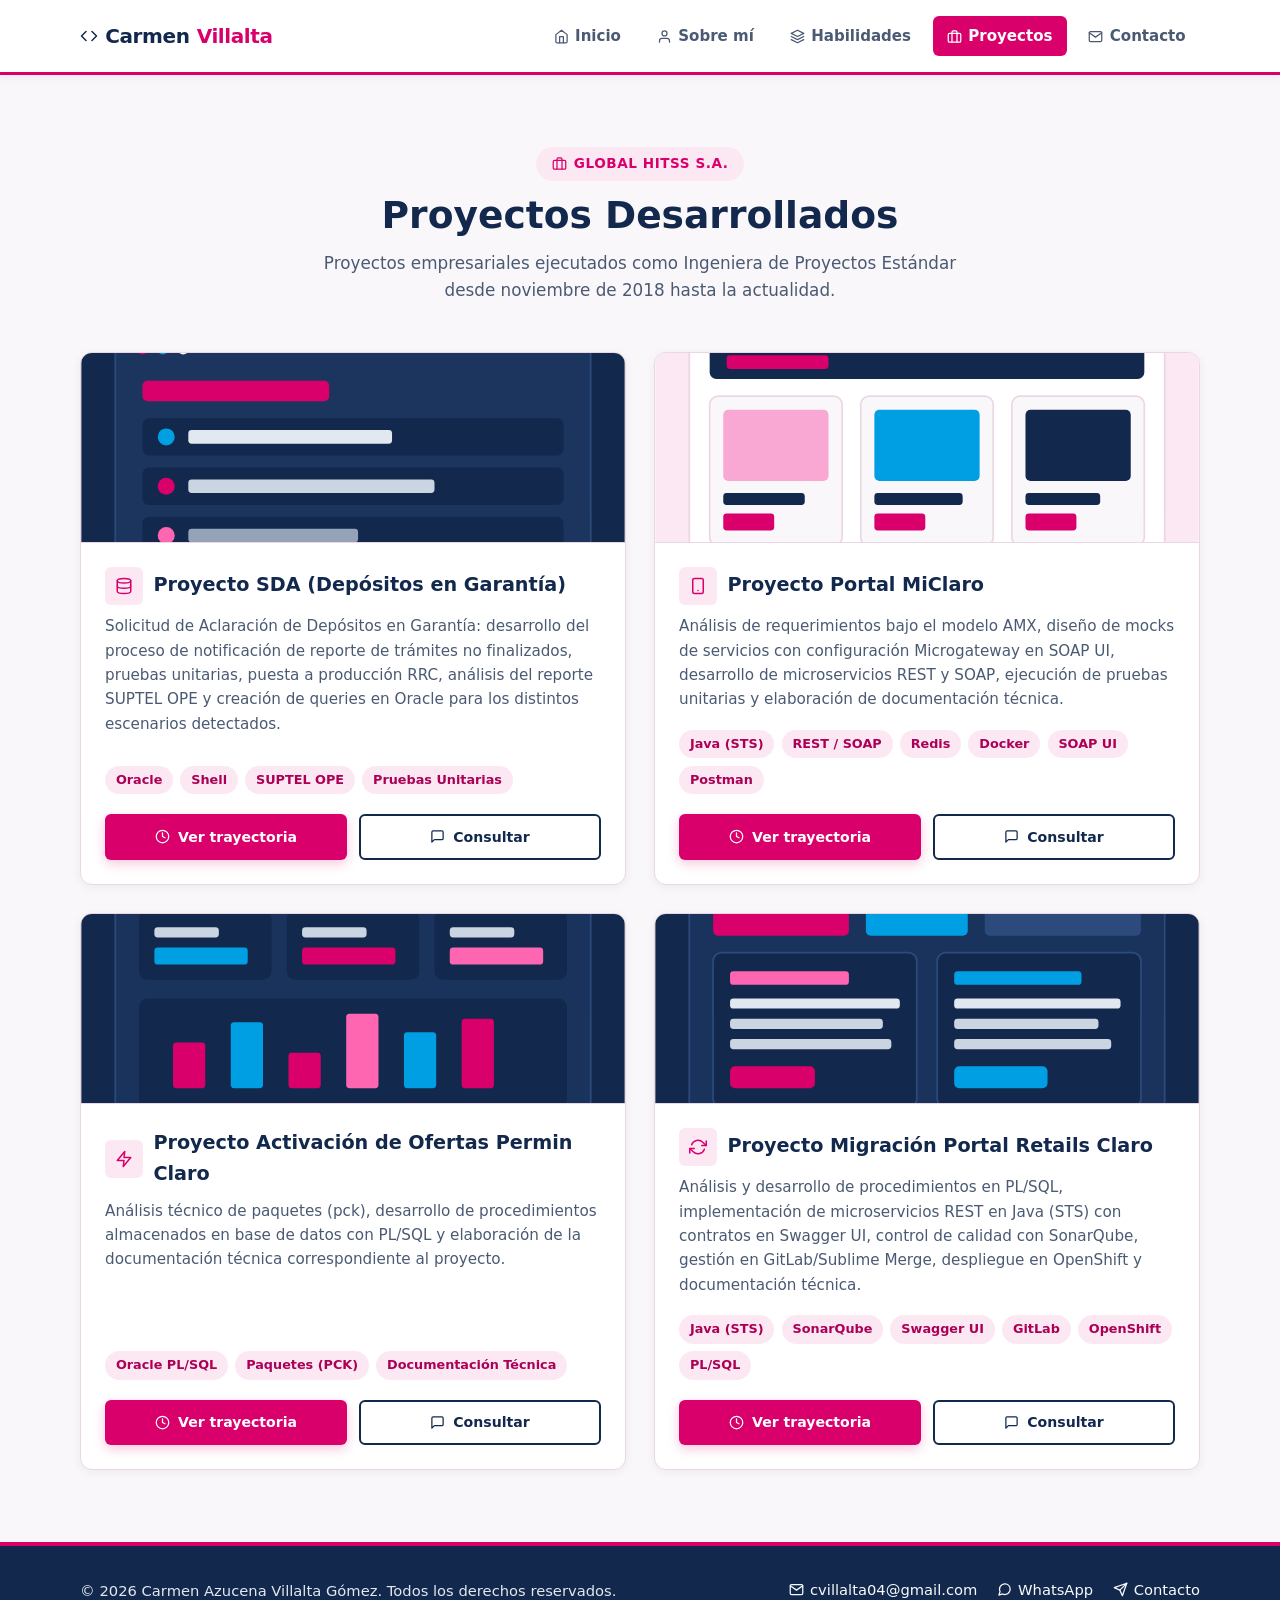
==== projects.html @ 521778e3 "Publicación de primera versión de Portafolio personal" ====
<!DOCTYPE html>
<html lang="es">
<head>
  <meta charset="UTF-8">
  <meta name="viewport" content="width=device-width, initial-scale=1.0">
  <title>Proyectos | Carmen Azucena Villalta Gómez</title>
  <!-- Hojas de estilo: global primero, páginas después -->
  <link rel="stylesheet" href="css/global.css">
  <link rel="stylesheet" href="css/pages.css">
</head>
<body>
  <!-- Encabezado compartido en las 5 páginas -->
  <header class="site-header">
    <nav class="navbar container" aria-label="Navegación principal">
      <a href="index.html" class="logo">
        <svg class="icon" viewBox="0 0 24 24" aria-hidden="true">
          <polyline points="16 18 22 12 16 6"></polyline>
          <polyline points="8 6 2 12 8 18"></polyline>
        </svg>
        Carmen<span>Villalta</span>
      </a>

      <button
        class="menu-toggle"
        id="menu-toggle"
        type="button"
        aria-label="Abrir menú de navegación"
        aria-expanded="false"
        aria-controls="nav-menu"
      >
        <span class="menu-toggle-bar"></span>
        <span class="menu-toggle-bar"></span>
        <span class="menu-toggle-bar"></span>
      </button>

      <ul class="nav-menu" id="nav-menu">
        <li>
          <a href="index.html" class="nav-link">
            <svg class="icon icon-sm" viewBox="0 0 24 24" aria-hidden="true">
              <path d="M3 9l9-7 9 7v11a2 2 0 0 1-2 2H5a2 2 0 0 1-2-2z"></path>
              <polyline points="9 22 9 12 15 12 15 22"></polyline>
            </svg>
            Inicio
          </a>
        </li>
        <li>
          <a href="about.html" class="nav-link">
            <svg class="icon icon-sm" viewBox="0 0 24 24" aria-hidden="true">
              <path d="M20 21v-2a4 4 0 0 0-4-4H8a4 4 0 0 0-4 4v2"></path>
              <circle cx="12" cy="7" r="4"></circle>
            </svg>
            Sobre mí
          </a>
        </li>
        <li>
          <a href="skills.html" class="nav-link">
            <svg class="icon icon-sm" viewBox="0 0 24 24" aria-hidden="true">
              <polygon points="12 2 2 7 12 12 22 7 12 2"></polygon>
              <polyline points="2 17 12 22 22 17"></polyline>
              <polyline points="2 12 12 17 22 12"></polyline>
            </svg>
            Habilidades
          </a>
        </li>
        <li>
          <a href="projects.html" class="nav-link">
            <svg class="icon icon-sm" viewBox="0 0 24 24" aria-hidden="true">
              <rect x="2" y="7" width="20" height="14" rx="2" ry="2"></rect>
              <path d="M16 21V5a2 2 0 0 0-2-2h-4a2 2 0 0 0-2 2v16"></path>
            </svg>
            Proyectos
          </a>
        </li>
        <li>
          <a href="contact.html" class="nav-link">
            <svg class="icon icon-sm" viewBox="0 0 24 24" aria-hidden="true">
              <path d="M4 4h16c1.1 0 2 .9 2 2v12c0 1.1-.9 2-2 2H4c-1.1 0-2-.9-2-2V6c0-1.1.9-2 2-2z"></path>
              <polyline points="22,6 12,13 2,6"></polyline>
            </svg>
            Contacto
          </a>
        </li>
      </ul>
    </nav>
  </header>

  <!-- Contenido principal exclusivo de Proyectos -->
  <main>
    <section class="section container">
      <div class="section-header">
        <span class="section-tag">
          <svg class="icon icon-sm" viewBox="0 0 24 24" aria-hidden="true">
            <rect x="2" y="7" width="20" height="14" rx="2" ry="2"></rect>
            <path d="M16 21V5a2 2 0 0 0-2-2h-4a2 2 0 0 0-2 2v16"></path>
          </svg>
          Global Hitss S.A.
        </span>
        <h1 class="section-title">Proyectos Desarrollados</h1>
        <p class="section-subtitle">
          Proyectos empresariales ejecutados como Ingeniera de Proyectos Estándar desde
          noviembre de 2018 hasta la actualidad.
        </p>
      </div>

      <div class="projects-grid">
        <!-- Proyecto 1: SDA -->
        <article class="project-card">
          <img
            src="assets/img/project-1.svg"
            alt="Representación gráfica del Proyecto SDA"
            class="project-img"
            width="640"
            height="360"
          >
          <div class="project-body">
            <h2 class="heading-with-icon">
              <span class="icon-badge" aria-hidden="true">
                <svg class="icon" viewBox="0 0 24 24">
                  <ellipse cx="12" cy="5" rx="9" ry="3"></ellipse>
                  <path d="M21 12c0 1.66-4 3-9 3s-9-1.34-9-3"></path>
                  <path d="M3 5v14c0 1.66 4 3 9 3s9-1.34 9-3V5"></path>
                </svg>
              </span>
              Proyecto SDA (Depósitos en Garantía)
            </h2>
            <p>
              Solicitud de Aclaración de Depósitos en Garantía: desarrollo del proceso de
              notificación de reporte de trámites no finalizados, pruebas unitarias, puesta
              a producción RRC, análisis del reporte SUPTEL OPE y creación de queries en
              Oracle para los distintos escenarios detectados.
            </p>
            <div class="project-tags">
              <span class="badge">Oracle</span>
              <span class="badge">Shell</span>
              <span class="badge">SUPTEL OPE</span>
              <span class="badge">Pruebas Unitarias</span>
            </div>
            <div class="project-links">
              <a href="about.html#experiencia" class="btn btn-primary">
                <svg class="icon icon-sm" viewBox="0 0 24 24" aria-hidden="true">
                  <circle cx="12" cy="12" r="10"></circle>
                  <polyline points="12 6 12 12 16 14"></polyline>
                </svg>
                Ver trayectoria
              </a>
              <a href="contact.html" class="btn btn-outline">
                <svg class="icon icon-sm" viewBox="0 0 24 24" aria-hidden="true">
                  <path d="M21 15a2 2 0 0 1-2 2H7l-4 4V5a2 2 0 0 1 2-2h14a2 2 0 0 1 2 2z"></path>
                </svg>
                Consultar
              </a>
            </div>
          </div>
        </article>

        <!-- Proyecto 2: PORTAL MICLARO -->
        <article class="project-card">
          <img
            src="assets/img/project-2.svg"
            alt="Representación gráfica del Proyecto Portal MiClaro"
            class="project-img"
            width="640"
            height="360"
          >
          <div class="project-body">
            <h2 class="heading-with-icon">
              <span class="icon-badge" aria-hidden="true">
                <svg class="icon" viewBox="0 0 24 24">
                  <rect x="5" y="2" width="14" height="20" rx="2" ry="2"></rect>
                  <line x1="12" y1="18" x2="12.01" y2="18"></line>
                </svg>
              </span>
              Proyecto Portal MiClaro
            </h2>
            <p>
              Análisis de requerimientos bajo el modelo AMX, diseño de mocks de servicios
              con configuración Microgateway en SOAP UI, desarrollo de microservicios REST y
              SOAP, ejecución de pruebas unitarias y elaboración de documentación técnica.
            </p>
            <div class="project-tags">
              <span class="badge">Java (STS)</span>
              <span class="badge">REST / SOAP</span>
              <span class="badge">Redis</span>
              <span class="badge">Docker</span>
              <span class="badge">SOAP UI</span>
              <span class="badge">Postman</span>
            </div>
            <div class="project-links">
              <a href="about.html#experiencia" class="btn btn-primary">
                <svg class="icon icon-sm" viewBox="0 0 24 24" aria-hidden="true">
                  <circle cx="12" cy="12" r="10"></circle>
                  <polyline points="12 6 12 12 16 14"></polyline>
                </svg>
                Ver trayectoria
              </a>
              <a href="contact.html" class="btn btn-outline">
                <svg class="icon icon-sm" viewBox="0 0 24 24" aria-hidden="true">
                  <path d="M21 15a2 2 0 0 1-2 2H7l-4 4V5a2 2 0 0 1 2-2h14a2 2 0 0 1 2 2z"></path>
                </svg>
                Consultar
              </a>
            </div>
          </div>
        </article>

        <!-- Proyecto 3: ACTIVACIÓN DE OFERTAS PERMIN CLARO -->
        <article class="project-card">
          <img
            src="assets/img/project-3.svg"
            alt="Representación gráfica del Proyecto Activación de Ofertas Permin Claro"
            class="project-img"
            width="640"
            height="360"
          >
          <div class="project-body">
            <h2 class="heading-with-icon">
              <span class="icon-badge" aria-hidden="true">
                <svg class="icon" viewBox="0 0 24 24">
                  <polygon points="13 2 3 14 12 14 11 22 21 10 12 10 13 2"></polygon>
                </svg>
              </span>
              Proyecto Activación de Ofertas Permin Claro
            </h2>
            <p>
              Análisis técnico de paquetes (pck), desarrollo de procedimientos almacenados
              en base de datos con PL/SQL y elaboración de la documentación técnica
              correspondiente al proyecto.
            </p>
            <div class="project-tags">
              <span class="badge">Oracle PL/SQL</span>
              <span class="badge">Paquetes (PCK)</span>
              <span class="badge">Documentación Técnica</span>
            </div>
            <div class="project-links">
              <a href="about.html#experiencia" class="btn btn-primary">
                <svg class="icon icon-sm" viewBox="0 0 24 24" aria-hidden="true">
                  <circle cx="12" cy="12" r="10"></circle>
                  <polyline points="12 6 12 12 16 14"></polyline>
                </svg>
                Ver trayectoria
              </a>
              <a href="contact.html" class="btn btn-outline">
                <svg class="icon icon-sm" viewBox="0 0 24 24" aria-hidden="true">
                  <path d="M21 15a2 2 0 0 1-2 2H7l-4 4V5a2 2 0 0 1 2-2h14a2 2 0 0 1 2 2z"></path>
                </svg>
                Consultar
              </a>
            </div>
          </div>
        </article>

        <!-- Proyecto 4: MIGRACIÓN PORTAL RETAILS CLARO -->
        <article class="project-card">
          <img
            src="assets/img/project-4.svg"
            alt="Representación gráfica del Proyecto Migración Portal Retails Claro"
            class="project-img"
            width="640"
            height="360"
          >
          <div class="project-body">
            <h2 class="heading-with-icon">
              <span class="icon-badge" aria-hidden="true">
                <svg class="icon" viewBox="0 0 24 24">
                  <polyline points="23 4 23 10 17 10"></polyline>
                  <polyline points="1 20 1 14 7 14"></polyline>
                  <path d="M3.51 9a9 9 0 0 1 14.85-3.36L23 10M1 14l4.64 4.36A9 9 0 0 0 20.49 15"></path>
                </svg>
              </span>
              Proyecto Migración Portal Retails Claro
            </h2>
            <p>
              Análisis y desarrollo de procedimientos en PL/SQL, implementación de
              microservicios REST en Java (STS) con contratos en Swagger UI, control de
              calidad con SonarQube, gestión en GitLab/Sublime Merge, despliegue en
              OpenShift y documentación técnica.
            </p>
            <div class="project-tags">
              <span class="badge">Java (STS)</span>
              <span class="badge">SonarQube</span>
              <span class="badge">Swagger UI</span>
              <span class="badge">GitLab</span>
              <span class="badge">OpenShift</span>
              <span class="badge">PL/SQL</span>
            </div>
            <div class="project-links">
              <a href="about.html#experiencia" class="btn btn-primary">
                <svg class="icon icon-sm" viewBox="0 0 24 24" aria-hidden="true">
                  <circle cx="12" cy="12" r="10"></circle>
                  <polyline points="12 6 12 12 16 14"></polyline>
                </svg>
                Ver trayectoria
              </a>
              <a href="contact.html" class="btn btn-outline">
                <svg class="icon icon-sm" viewBox="0 0 24 24" aria-hidden="true">
                  <path d="M21 15a2 2 0 0 1-2 2H7l-4 4V5a2 2 0 0 1 2-2h14a2 2 0 0 1 2 2z"></path>
                </svg>
                Consultar
              </a>
            </div>
          </div>
        </article>
      </div>
    </section>
  </main>

  <!-- Pie de página compartido en las 5 páginas -->
  <footer class="site-footer">
    <div class="container footer-content">
      <p class="footer-copy">
        &copy; <span id="current-year"></span> Carmen Azucena Villalta Gómez. Todos los derechos reservados.
      </p>
      <ul class="footer-links">
        <li>
          <a href="mailto:cvillalta04@gmail.com">
            <svg class="icon icon-sm" viewBox="0 0 24 24" aria-hidden="true">
              <path d="M4 4h16c1.1 0 2 .9 2 2v12c0 1.1-.9 2-2 2H4c-1.1 0-2-.9-2-2V6c0-1.1.9-2 2-2z"></path>
              <polyline points="22,6 12,13 2,6"></polyline>
            </svg>
            cvillalta04@gmail.com
          </a>
        </li>
        <li>
          <a href="https://wa.me/593994583580" target="_blank" rel="noopener noreferrer">
            <svg class="icon icon-sm" viewBox="0 0 24 24" aria-hidden="true">
              <path d="M21 11.5a8.38 8.38 0 0 1-.9 3.8 8.5 8.5 0 0 1-7.6 4.7 8.38 8.38 0 0 1-3.8-.9L3 21l1.9-5.7a8.38 8.38 0 0 1-.9-3.8 8.5 8.5 0 0 1 4.7-7.6 8.38 8.38 0 0 1 3.8-.9h.5a8.48 8.48 0 0 1 8 8v.5z"></path>
            </svg>
            WhatsApp
          </a>
        </li>
        <li>
          <a href="contact.html">
            <svg class="icon icon-sm" viewBox="0 0 24 24" aria-hidden="true">
              <line x1="22" y1="2" x2="11" y2="13"></line>
              <polygon points="22 2 15 22 11 13 2 9 22 2"></polygon>
            </svg>
            Contacto
          </a>
        </li>
      </ul>
    </div>
  </footer>

  <!-- Script global -->
  <script src="js/main.js"></script>
</body>
</html>
---- css/global.css ----
/* ==========================================================================
   css/global.css
   Estilos globales compartidos por todas las páginas del portafolio.
   Paleta inspirada en la identidad visual de Banco de Guayaquil
   (Magenta institucional, Azul marino corporativo y Celeste de acento).
   ========================================================================== */

:root {
  /* Paleta de colores corporativa (Banco de Guayaquil) */
  --color-bg: #faf7fa;
  --color-surface: #ffffff;
  --color-surface-alt: #fce8f3;
  --color-primary: #d9006c;
  --color-primary-dark: #ab0055;
  --color-secondary: #12284c;
  --color-accent: #009fe3;
  --color-text: #12284c;
  --color-text-muted: #4b5a73;
  --color-border: #ebd7e4;
  --color-success: #15803d;
  --color-success-bg: #dcfce7;
  --color-error: #b91c1c;
  --color-error-bg: #fee2e2;

  /* Tipografía nativa del sistema */
  --font-main: "Segoe UI", system-ui, -apple-system, BlinkMacSystemFont, Roboto, sans-serif;

  /* Espaciado, bordes y sombras */
  --radius-sm: 6px;
  --radius-md: 12px;
  --radius-lg: 18px;
  --shadow-sm: 0 2px 10px rgba(18, 40, 76, 0.06);
  --shadow-md: 0 12px 28px rgba(18, 40, 76, 0.11);
  --transition: 0.25s ease;
  --max-width: 1120px;
}

/* Reinicio universal */
* {
  margin: 0;
  padding: 0;
  box-sizing: border-box;
}

html {
  scroll-behavior: smooth;
}

body {
  font-family: var(--font-main);
  background-color: var(--color-bg);
  color: var(--color-text);
  line-height: 1.6;
  min-height: 100vh;
  display: flex;
  flex-direction: column;
}

main {
  flex: 1;
}

img {
  display: block;
  max-width: 100%;
  height: auto;
}

a {
  color: inherit;
  text-decoration: none;
}

ul {
  list-style: none;
}

button,
input,
textarea {
  font-family: inherit;
  font-size: inherit;
}

/* ==========================================================================
   Clases utilitarias reutilizables e iconos SVG nativos
   ========================================================================== */

.container {
  width: 90%;
  max-width: var(--max-width);
  margin: 0 auto;
}

.section {
  padding: 4.5rem 0;
}

.section-header {
  text-align: center;
  max-width: 680px;
  margin: 0 auto 3rem;
}

.section-tag {
  display: inline-flex;
  align-items: center;
  gap: 0.45rem;
  padding: 0.38rem 0.95rem;
  border-radius: 999px;
  background-color: var(--color-surface-alt);
  color: var(--color-primary);
  font-size: 0.85rem;
  font-weight: 700;
  letter-spacing: 0.04em;
  text-transform: uppercase;
  margin-bottom: 0.75rem;
}

.section-title {
  font-size: clamp(1.75rem, 3vw, 2.35rem);
  font-weight: 800;
  color: var(--color-secondary);
  margin-bottom: 0.75rem;
  line-height: 1.2;
}

.section-subtitle {
  color: var(--color-text-muted);
  font-size: 1.05rem;
}

/* Iconos SVG inline */
.icon {
  width: 18px;
  height: 18px;
  flex-shrink: 0;
  stroke: currentColor;
  fill: none;
  stroke-width: 2;
  stroke-linecap: round;
  stroke-linejoin: round;
}

.icon-sm {
  width: 15px;
  height: 15px;
}

.icon-lg {
  width: 24px;
  height: 24px;
}

.heading-with-icon {
  display: flex;
  align-items: center;
  gap: 0.65rem;
}

.icon-badge {
  display: inline-flex;
  align-items: center;
  justify-content: center;
  width: 38px;
  height: 38px;
  border-radius: var(--radius-sm);
  background-color: var(--color-surface-alt);
  color: var(--color-primary);
  flex-shrink: 0;
}

/* Botones */
.btn {
  display: inline-flex;
  align-items: center;
  justify-content: center;
  gap: 0.5rem;
  padding: 0.78rem 1.5rem;
  border-radius: var(--radius-sm);
  font-weight: 600;
  font-size: 0.95rem;
  border: 2px solid transparent;
  cursor: pointer;
  transition: background-color var(--transition), color var(--transition),
    border-color var(--transition), transform var(--transition), box-shadow var(--transition);
}

.btn:hover {
  transform: translateY(-2px);
}

.btn:active {
  transform: translateY(0);
}

.btn-primary {
  background-color: var(--color-primary);
  color: #ffffff;
  box-shadow: 0 4px 12px rgba(217, 0, 108, 0.22);
}

.btn-primary:hover {
  background-color: var(--color-primary-dark);
}

.btn-outline {
  background-color: transparent;
  color: var(--color-secondary);
  border-color: var(--color-secondary);
}

.btn-outline:hover {
  background-color: var(--color-secondary);
  color: #ffffff;
}

/* Etiquetas de tecnologías */
.badge {
  display: inline-flex;
  align-items: center;
  gap: 0.3rem;
  padding: 0.25rem 0.68rem;
  border-radius: 999px;
  background-color: var(--color-surface-alt);
  color: var(--color-primary-dark);
  font-size: 0.8rem;
  font-weight: 600;
}

/* ==========================================================================
   Encabezado y barra de navegación
   ========================================================================== */

.site-header {
  position: sticky;
  top: 0;
  z-index: 100;
  background-color: rgba(255, 255, 255, 0.96);
  backdrop-filter: blur(8px);
  border-bottom: 3px solid var(--color-primary);
  box-shadow: var(--shadow-sm);
}

.navbar {
  display: flex;
  align-items: center;
  justify-content: space-between;
  min-height: 72px;
  gap: 1rem;
}

.logo {
  display: inline-flex;
  align-items: center;
  gap: 0.45rem;
  font-size: 1.25rem;
  font-weight: 800;
  letter-spacing: -0.02em;
  color: var(--color-secondary);
}

.logo span {
  color: var(--color-primary);
}

.nav-menu {
  display: flex;
  align-items: center;
  gap: 0.45rem;
}

.nav-link {
  display: inline-flex;
  align-items: center;
  gap: 0.4rem;
  padding: 0.5rem 0.9rem;
  border-radius: var(--radius-sm);
  font-weight: 600;
  font-size: 0.94rem;
  color: var(--color-text-muted);
  transition: color var(--transition), background-color var(--transition);
}

.nav-link:hover {
  color: var(--color-primary);
  background-color: var(--color-surface-alt);
}

/* Estado activo asignado automáticamente desde js/main.js */
.nav-link.active {
  color: #ffffff;
  background-color: var(--color-primary);
}

/* Botón hamburguesa para dispositivos móviles */
.menu-toggle {
  display: none;
  flex-direction: column;
  justify-content: center;
  gap: 5px;
  width: 42px;
  height: 42px;
  padding: 8px;
  background-color: var(--color-surface);
  border: 1px solid var(--color-border);
  border-radius: var(--radius-sm);
  cursor: pointer;
}

.menu-toggle-bar {
  display: block;
  width: 100%;
  height: 2px;
  background-color: var(--color-secondary);
  border-radius: 2px;
  transition: transform var(--transition), opacity var(--transition);
}

/* ==========================================================================
   Pie de página
   ========================================================================== */

.site-footer {
  background-color: var(--color-secondary);
  color: #e2e8f0;
  border-top: 4px solid var(--color-primary);
  padding: 2rem 0;
  margin-top: auto;
}

.footer-content {
  display: flex;
  flex-wrap: wrap;
  align-items: center;
  justify-content: space-between;
  gap: 1rem;
}

.footer-copy {
  font-size: 0.92rem;
}

.footer-links {
  display: flex;
  flex-wrap: wrap;
  align-items: center;
  gap: 1.25rem;
  font-size: 0.92rem;
}

.footer-links a {
  display: inline-flex;
  align-items: center;
  gap: 0.35rem;
  color: #f8fafc;
  transition: color var(--transition);
}

.footer-links a:hover {
  color: #ff66b2;
}

/* ==========================================================================
   Media Queries (Menú móvil para pantallas menores a 768px)
   ========================================================================== */

@media (max-width: 767px) {
  .menu-toggle {
    display: flex;
  }

  .nav-menu {
    display: none;
    position: absolute;
    top: 72px;
    left: 0;
    right: 0;
    flex-direction: column;
    align-items: stretch;
    background-color: var(--color-surface);
    border-bottom: 2px solid var(--color-primary);
    box-shadow: var(--shadow-md);
    padding: 1rem 5%;
    gap: 0.4rem;
  }

  .nav-menu.open {
    display: flex;
  }

  .nav-link {
    width: 100%;
    padding: 0.75rem 1rem;
  }

  .section {
    padding: 3rem 0;
  }

  .footer-content {
    flex-direction: column;
    text-align: center;
  }
}
---- css/pages.css ----
/* ==========================================================================
   css/pages.css
   Estilos específicos del contenido (<main>) de cada una de las 5 páginas:
   Inicio, Sobre mí, Habilidades, Proyectos y Contacto.
   ========================================================================== */

/* --------------------------------------------------------------------------
   Página 1: Inicio (index.html) - Sección Hero y Resumen
   -------------------------------------------------------------------------- */

.hero {
  display: grid;
  grid-template-columns: 1.2fr 0.8fr;
  align-items: center;
  gap: 3rem;
  padding: 4.5rem 0 3.5rem;
}

.hero-greeting {
  display: inline-flex;
  align-items: center;
  gap: 0.45rem;
  font-weight: 700;
  color: var(--color-primary);
  background-color: var(--color-surface-alt);
  padding: 0.35rem 0.85rem;
  border-radius: 999px;
  margin-bottom: 0.85rem;
  font-size: 0.92rem;
}

.hero-title {
  font-size: clamp(2rem, 4.5vw, 3.1rem);
  font-weight: 800;
  line-height: 1.15;
  margin-bottom: 1rem;
  color: var(--color-secondary);
}

.hero-role {
  display: block;
  font-size: clamp(1.15rem, 2.2vw, 1.5rem);
  font-weight: 700;
  color: var(--color-primary);
  margin-top: 0.4rem;
}

.hero-description {
  color: var(--color-text-muted);
  font-size: 1.08rem;
  margin-bottom: 2rem;
  max-width: 560px;
}

.hero-actions {
  display: flex;
  flex-wrap: wrap;
  gap: 1rem;
}

.hero-media {
  display: flex;
  justify-content: center;
}

.hero-avatar {
  width: 300px;
  height: 300px;
  object-fit: cover;
  object-position: center top;
  border-radius: 50%;
  border: 6px solid var(--color-surface);
  outline: 3px solid var(--color-primary);
  box-shadow: var(--shadow-md);
  background-color: var(--color-surface-alt);
}

.highlights-section {
  background-color: var(--color-surface);
  border-top: 1px solid var(--color-border);
}

.highlights-grid {
  display: grid;
  grid-template-columns: repeat(3, 1fr);
  gap: 1.5rem;
}

.highlight-card {
  background-color: var(--color-bg);
  border: 1px solid var(--color-border);
  border-top: 4px solid var(--color-primary);
  border-radius: var(--radius-md);
  padding: 1.85rem;
  transition: transform var(--transition), box-shadow var(--transition);
}

.highlight-card:hover {
  transform: translateY(-4px);
  box-shadow: var(--shadow-md);
}

.highlight-icon {
  display: inline-flex;
  align-items: center;
  justify-content: center;
  width: 50px;
  height: 50px;
  border-radius: var(--radius-sm);
  background-color: var(--color-surface-alt);
  color: var(--color-primary);
  margin-bottom: 1rem;
}

.highlight-card h3 {
  font-size: 1.15rem;
  margin-bottom: 0.5rem;
}

.highlight-card p {
  color: var(--color-text-muted);
  font-size: 0.96rem;
}

/* --------------------------------------------------------------------------
   Página 2: Sobre mí (about.html)
   -------------------------------------------------------------------------- */

.about-grid {
  display: grid;
  grid-template-columns: 1fr 1fr;
  gap: 2rem;
  align-items: start;
}

.about-card {
  background-color: var(--color-surface);
  border: 1px solid var(--color-border);
  border-radius: var(--radius-md);
  padding: 2rem;
  box-shadow: var(--shadow-sm);
}

.about-card h2 {
  font-size: 1.4rem;
  margin-bottom: 1rem;
  color: var(--color-text);
}

.about-card p {
  color: var(--color-text-muted);
  margin-bottom: 1rem;
}

.about-actions {
  margin-top: 1.5rem;
}

.timeline-list {
  display: flex;
  flex-direction: column;
  gap: 1.25rem;
  border-left: 2px solid var(--color-border);
  padding-left: 1.25rem;
  margin-top: 0.5rem;
}

.timeline-item {
  position: relative;
}

.timeline-item::before {
  content: "";
  position: absolute;
  left: -1.68rem;
  top: 0.35rem;
  width: 12px;
  height: 12px;
  border-radius: 50%;
  background-color: var(--color-primary);
  border: 2px solid var(--color-surface);
}

.timeline-date {
  display: inline-block;
  font-size: 0.82rem;
  font-weight: 700;
  color: var(--color-primary);
  margin-bottom: 0.2rem;
}

.timeline-item h3 {
  font-size: 1.05rem;
  margin-bottom: 0.25rem;
}

.timeline-item p {
  font-size: 0.94rem;
  color: var(--color-text-muted);
  margin-bottom: 0;
}

.about-details-list {
  display: flex;
  flex-direction: column;
  gap: 0.7rem;
  margin: 1.25rem 0 1.75rem;
  padding: 1.1rem;
  background-color: var(--color-bg);
  border: 1px solid var(--color-border);
  border-left: 4px solid var(--color-primary);
  border-radius: var(--radius-sm);
  font-size: 0.93rem;
}

.about-details-list li {
  display: flex;
  align-items: flex-start;
  gap: 0.55rem;
}

.about-details-list li .icon {
  color: var(--color-primary);
  margin-top: 2px;
}

.about-details-list li strong {
  color: var(--color-secondary);
}

.about-extra-grid {
  display: grid;
  grid-template-columns: 1fr 1fr;
  gap: 2rem;
  margin-top: 2rem;
}

.course-list,
.reference-list {
  display: flex;
  flex-direction: column;
  gap: 0.75rem;
  margin-top: 0.75rem;
}

.course-list li,
.reference-list li {
  display: flex;
  align-items: flex-start;
  gap: 0.55rem;
  padding-bottom: 0.65rem;
  border-bottom: 1px solid var(--color-border);
  font-size: 0.93rem;
  color: var(--color-text-muted);
}

.course-list li .icon,
.reference-list li .icon {
  color: var(--color-primary);
  margin-top: 3px;
}

.course-list li:last-child,
.reference-list li:last-child {
  border-bottom: none;
  padding-bottom: 0;
}

.course-list strong,
.reference-list strong {
  color: var(--color-secondary);
}

.reference-group-title {
  display: flex;
  align-items: center;
  gap: 0.45rem;
  font-size: 1rem;
  font-weight: 700;
  color: var(--color-primary);
  margin-top: 1.25rem;
  margin-bottom: 0.5rem;
}

.reference-group-title:first-of-type {
  margin-top: 0.25rem;
}

.timeline-bullets {
  margin-top: 0.45rem;
  padding-left: 1.1rem;
  list-style: disc;
  color: var(--color-text-muted);
  font-size: 0.9rem;
  display: flex;
  flex-direction: column;
  gap: 0.25rem;
}

/* --------------------------------------------------------------------------
   Página 3: Habilidades (skills.html)
   -------------------------------------------------------------------------- */

.skills-grid {
  display: grid;
  grid-template-columns: repeat(2, 1fr);
  gap: 1.75rem;
}

.skill-category {
  background-color: var(--color-surface);
  border: 1px solid var(--color-border);
  border-top: 4px solid var(--color-primary);
  border-radius: var(--radius-md);
  padding: 1.85rem;
  box-shadow: var(--shadow-sm);
}

.skill-category h2 {
  font-size: 1.25rem;
  margin-bottom: 1.35rem;
  padding-bottom: 0.65rem;
  border-bottom: 1px solid var(--color-border);
  color: var(--color-text);
}

.skill-list {
  display: flex;
  flex-direction: column;
  gap: 1.15rem;
}

.skill-item {
  display: flex;
  flex-direction: column;
  gap: 0.45rem;
}

.skill-header {
  display: flex;
  justify-content: space-between;
  align-items: center;
  gap: 0.5rem;
  font-size: 0.95rem;
  font-weight: 600;
}

.skill-name {
  display: inline-flex;
  align-items: center;
  gap: 0.45rem;
}

.skill-name .icon {
  color: var(--color-primary);
}

.skill-percent {
  color: var(--color-primary);
  font-size: 0.88rem;
  font-weight: 700;
}

.progress-bar {
  width: 100%;
  height: 10px;
  background-color: var(--color-border);
  border-radius: 999px;
  overflow: hidden;
}

.progress-fill {
  height: 100%;
  border-radius: 999px;
  background: linear-gradient(90deg, var(--color-secondary), var(--color-primary));
}

/* --------------------------------------------------------------------------
   Página 4: Proyectos (projects.html)
   -------------------------------------------------------------------------- */

.projects-grid {
  display: grid;
  grid-template-columns: repeat(2, 1fr);
  gap: 1.75rem;
}

.project-card {
  display: flex;
  flex-direction: column;
  background-color: var(--color-surface);
  border: 1px solid var(--color-border);
  border-radius: var(--radius-md);
  overflow: hidden;
  box-shadow: var(--shadow-sm);
  transition: transform var(--transition), box-shadow var(--transition);
}

.project-card:hover {
  transform: translateY(-5px);
  box-shadow: var(--shadow-md);
}

.project-img {
  width: 100%;
  height: 190px;
  object-fit: cover;
  border-bottom: 1px solid var(--color-border);
}

.project-body {
  display: flex;
  flex-direction: column;
  flex: 1;
  padding: 1.5rem;
}

.project-body h2 {
  font-size: 1.2rem;
  margin-bottom: 0.6rem;
}

.project-body p {
  color: var(--color-text-muted);
  font-size: 0.95rem;
  margin-bottom: 1.15rem;
  flex: 1;
}

.project-tags {
  display: flex;
  flex-wrap: wrap;
  gap: 0.45rem;
  margin-bottom: 1.25rem;
}

.project-links {
  display: flex;
  gap: 0.75rem;
}

.project-links .btn {
  flex: 1;
  padding: 0.6rem 1rem;
  font-size: 0.88rem;
}

/* --------------------------------------------------------------------------
   Página 5: Contacto (contact.html)
   -------------------------------------------------------------------------- */

.contact-grid {
  display: grid;
  grid-template-columns: 1fr 1.25fr;
  gap: 2rem;
  align-items: start;
}

.contact-channels {
  display: flex;
  flex-direction: column;
  gap: 1.25rem;
}

.channel-card {
  background-color: var(--color-surface);
  border: 1px solid var(--color-border);
  border-left: 4px solid var(--color-primary);
  border-radius: var(--radius-md);
  padding: 1.5rem;
  box-shadow: var(--shadow-sm);
}

.channel-card h2 {
  font-size: 1.15rem;
  margin-bottom: 0.35rem;
}

.channel-card p {
  color: var(--color-text-muted);
  font-size: 0.93rem;
  margin-bottom: 1rem;
  word-break: break-word;
}

.channel-actions {
  display: flex;
  flex-wrap: wrap;
  gap: 0.65rem;
}

.contact-form-card {
  background-color: var(--color-surface);
  border: 1px solid var(--color-border);
  border-radius: var(--radius-md);
  padding: 2rem;
  box-shadow: var(--shadow-sm);
}

.contact-form-card h2 {
  font-size: 1.35rem;
  margin-bottom: 0.4rem;
}

.contact-form-intro {
  color: var(--color-text-muted);
  font-size: 0.95rem;
  margin-bottom: 1.5rem;
}

.form-group {
  display: flex;
  flex-direction: column;
  gap: 0.4rem;
  margin-bottom: 1.1rem;
}

.form-group label {
  display: inline-flex;
  align-items: center;
  gap: 0.4rem;
  font-weight: 600;
  font-size: 0.92rem;
  color: var(--color-secondary);
}

.form-group label .icon {
  color: var(--color-primary);
}

.form-group input,
.form-group textarea {
  width: 100%;
  padding: 0.72rem 0.9rem;
  border: 1px solid var(--color-border);
  border-radius: var(--radius-sm);
  background-color: var(--color-bg);
  color: var(--color-text);
  transition: border-color var(--transition), box-shadow var(--transition);
}

.form-group input:focus,
.form-group textarea:focus {
  outline: none;
  border-color: var(--color-primary);
  box-shadow: 0 0 0 3px rgba(217, 0, 108, 0.16);
  background-color: var(--color-surface);
}

.form-group textarea {
  resize: vertical;
  min-height: 120px;
}

.form-feedback {
  display: none;
  padding: 0.85rem 1rem;
  border-radius: var(--radius-sm);
  font-size: 0.92rem;
  font-weight: 600;
  margin-bottom: 1.1rem;
}

.form-feedback.error {
  display: block;
  background-color: var(--color-error-bg);
  color: var(--color-error);
}

.form-feedback.success {
  display: block;
  background-color: var(--color-success-bg);
  color: var(--color-success);
}

.form-actions {
  display: flex;
  flex-wrap: wrap;
  gap: 0.85rem;
}

.form-actions .btn {
  flex: 1;
  min-width: 190px;
}

/* --------------------------------------------------------------------------
   Responsividad específica de páginas
   -------------------------------------------------------------------------- */

@media (max-width: 960px) {
  .skills-grid,
  .projects-grid {
    grid-template-columns: repeat(2, 1fr);
  }
}

@media (max-width: 767px) {
  .hero {
    grid-template-columns: 1fr;
    text-align: center;
    padding: 3rem 0;
    gap: 2rem;
  }

  .hero-description {
    margin-left: auto;
    margin-right: auto;
  }

  .hero-actions {
    justify-content: center;
  }

  .hero-media {
    order: -1;
  }

  .hero-avatar {
    width: 220px;
    height: 220px;
  }

  .highlights-grid,
  .about-grid,
  .about-extra-grid,
  .skills-grid,
  .projects-grid,
  .contact-grid {
    grid-template-columns: 1fr;
  }
}
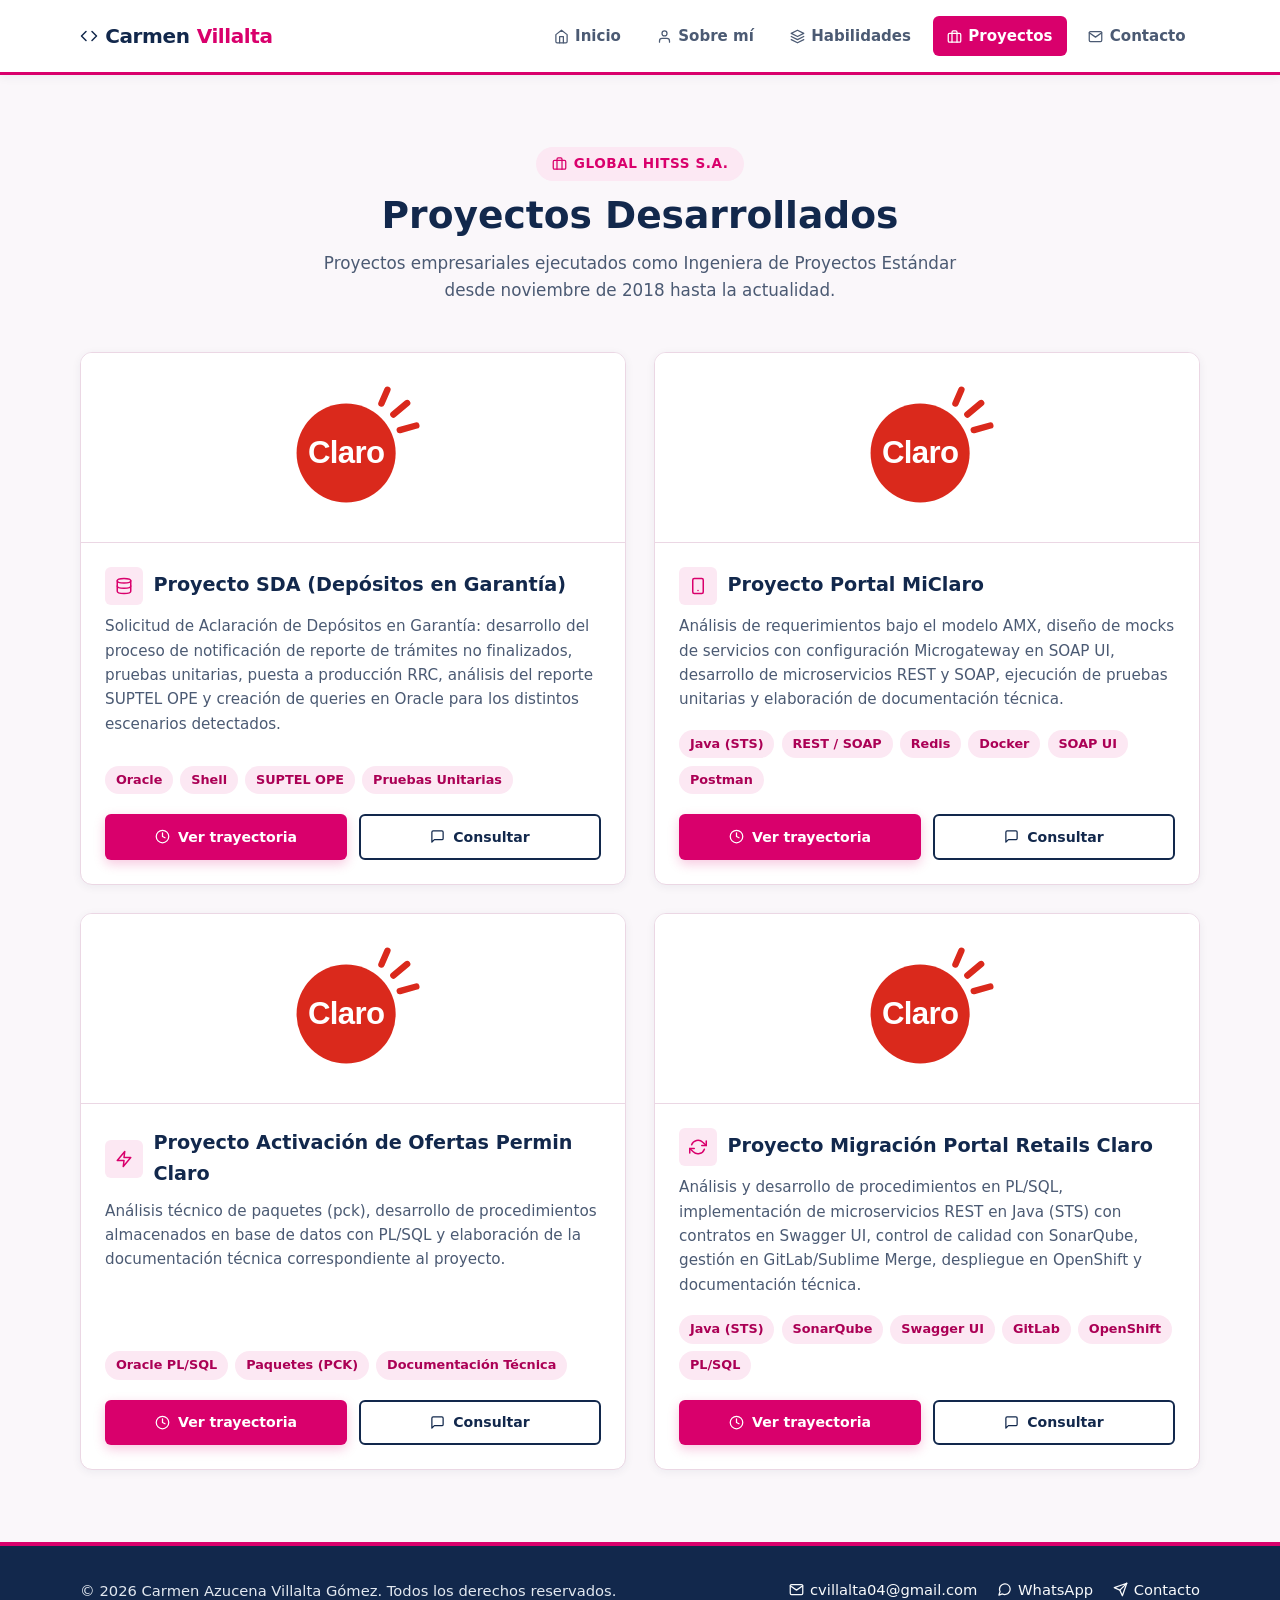
==== commit 773b6aa1: "Actualización de logos - sección projects" ====
--- a/projects.html
+++ b/projects.html
@@ -106,8 +106,8 @@
         <!-- Proyecto 1: SDA -->
         <article class="project-card">
           <img
-            src="assets/img/project-1.svg"
-            alt="Representación gráfica del Proyecto SDA"
+            src="assets/img/claro-logo.svg"
+            alt="Logo de Claro - Proyecto SDA (Depósitos en Garantía)"
             class="project-img"
             width="640"
             height="360"
@@ -156,8 +156,8 @@
         <!-- Proyecto 2: PORTAL MICLARO -->
         <article class="project-card">
           <img
-            src="assets/img/project-2.svg"
-            alt="Representación gráfica del Proyecto Portal MiClaro"
+            src="assets/img/claro-logo.svg"
+            alt="Logo de Claro - Proyecto Portal MiClaro"
             class="project-img"
             width="640"
             height="360"
@@ -206,8 +206,8 @@
         <!-- Proyecto 3: ACTIVACIÓN DE OFERTAS PERMIN CLARO -->
         <article class="project-card">
           <img
-            src="assets/img/project-3.svg"
-            alt="Representación gráfica del Proyecto Activación de Ofertas Permin Claro"
+            src="assets/img/claro-logo.svg"
+            alt="Logo de Claro - Proyecto Activación de Ofertas Permin Claro"
             class="project-img"
             width="640"
             height="360"
@@ -252,8 +252,8 @@
         <!-- Proyecto 4: MIGRACIÓN PORTAL RETAILS CLARO -->
         <article class="project-card">
           <img
-            src="assets/img/project-4.svg"
-            alt="Representación gráfica del Proyecto Migración Portal Retails Claro"
+            src="assets/img/claro-logo.svg"
+            alt="Logo de Claro - Proyecto Migración Portal Retails Claro"
             class="project-img"
             width="640"
             height="360"
--- a/css/pages.css
+++ b/css/pages.css
@@ -404,7 +404,9 @@
 .project-img {
   width: 100%;
   height: 190px;
-  object-fit: cover;
+  object-fit: contain;
+  background-color: #ffffff;
+  padding: 0.75rem;
   border-bottom: 1px solid var(--color-border);
 }
 
